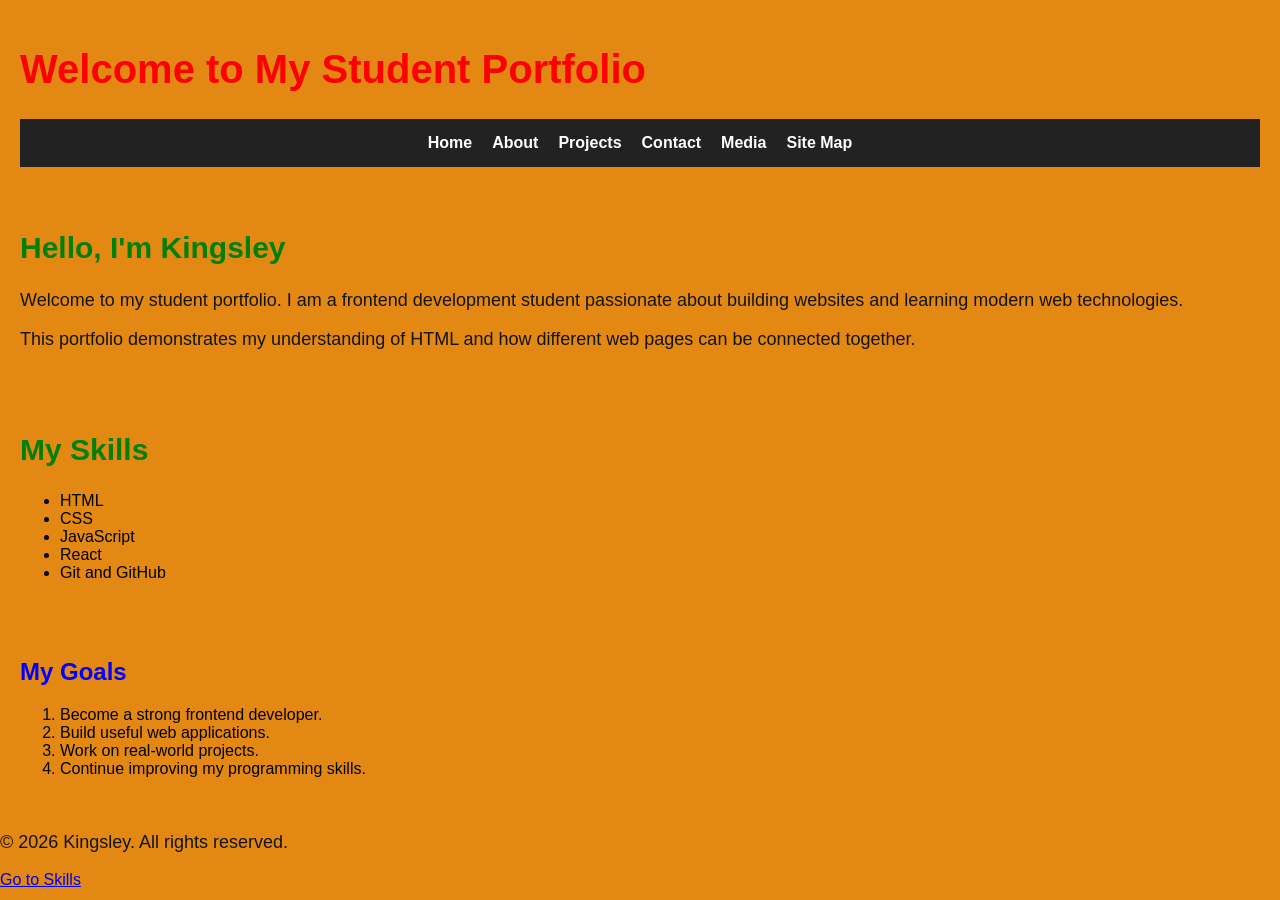
==== index.html @ e104c011 "Create student portfolio website" ====
<!DOCTYPE html>
<html lang="en">

<head>
    <meta charset="UTF-8">
    <meta name="viewport" content="width=device-width, initial-scale=1.0">
    <title>My Student Portfolio</title>
    <link rel="stylesheet" href="style.css">
</head>

<body >

    <header id="skills">
        <h1>Welcome to My Student Portfolio</h1>

        <nav class="navigate">
            <a href="index.html">Home</a>
            <a href="about.html">About</a>
            <a href="projects.html">Projects</a>
            <a href="contact.html">Contact</a>
            <a href="media.html">Media</a>
            <a href="sitemap.html">Site Map</a>
        </nav>
    </header>

    <main>

        <section>
            <h2 class="me">Hello, I'm Kingsley</h2>
            
            <p>
                Welcome to my student portfolio. I am a frontend
                development student passionate about building websites
                and learning modern web technologies.
            </p>

            <p>
                This portfolio demonstrates my understanding of
                HTML and how different web pages can be connected
                together.
            </p>
        </section>

        <section>
            
            <h2 class="skills-title">My Skills</h2>

            <ul>
                <li>HTML</li>
                <li>CSS</li>
                <li>JavaScript</li>
                <li>React</li>
                <li>Git and GitHub</li>
            </ul>
        </section>

        <section>
            <h2>My Goals</h2>

            <ol>
                <li>Become a strong frontend developer.</li>
                <li>Build useful web applications.</li>
                <li>Work on real-world projects.</li>
                <li>Continue improving my programming skills.</li>
            </ol>
        </section>
       
        
      
    </main>

    <footer>
        <p>&copy; 2026 Kingsley. All rights reserved.</p>
    </footer>
    <a href="#skills">Go to Skills</a>
</body>

</html>
---- style.css ----
/* =========================
   GLOBAL STYLES
========================= */

body {
  font-family: Arial, Helvetica, sans-serif;
  background-color: rgb(227, 137, 19);
  margin: 0;
}


/* =========================
 NAVIGATION
========================= */

.navigate {
  background-color: #222;
  display: flex;
  gap: 20px;
  padding: 15px 20px;
  justify-content: center;
}

.navigate a {
  color: white;
  text-decoration: none;
  font-size: 16px;
  font-weight: 600;
}

.navigate a:hover {
  color: #38bdf8;
}


/* =========================
 HEADINGS
========================= */

h1 {
  color: red;
  font-size: 40px;
  font-weight: bold;
}

h2 {
  color: blue;
}


/* =========================
 PARAGRAPHS
========================= */

p {
  color: rgb(20, 19, 19);
  font-size: 18px;
}


/* =========================
 CUSTOM CLASSES
========================= */

.me {
  color: green;
  font-size: 30px;
}

.skills-title {
  color: green;
  font-size: 30px;
}


/* =========================
 SKILLS SECTION
========================= */

#skills {
  background-image: url("https://www.shutterstock.com/image-photo/view-modern-city-location-pointers-600w-1981318931.jpg");
  padding: 20px;
}

section {
  padding: 20px;
}
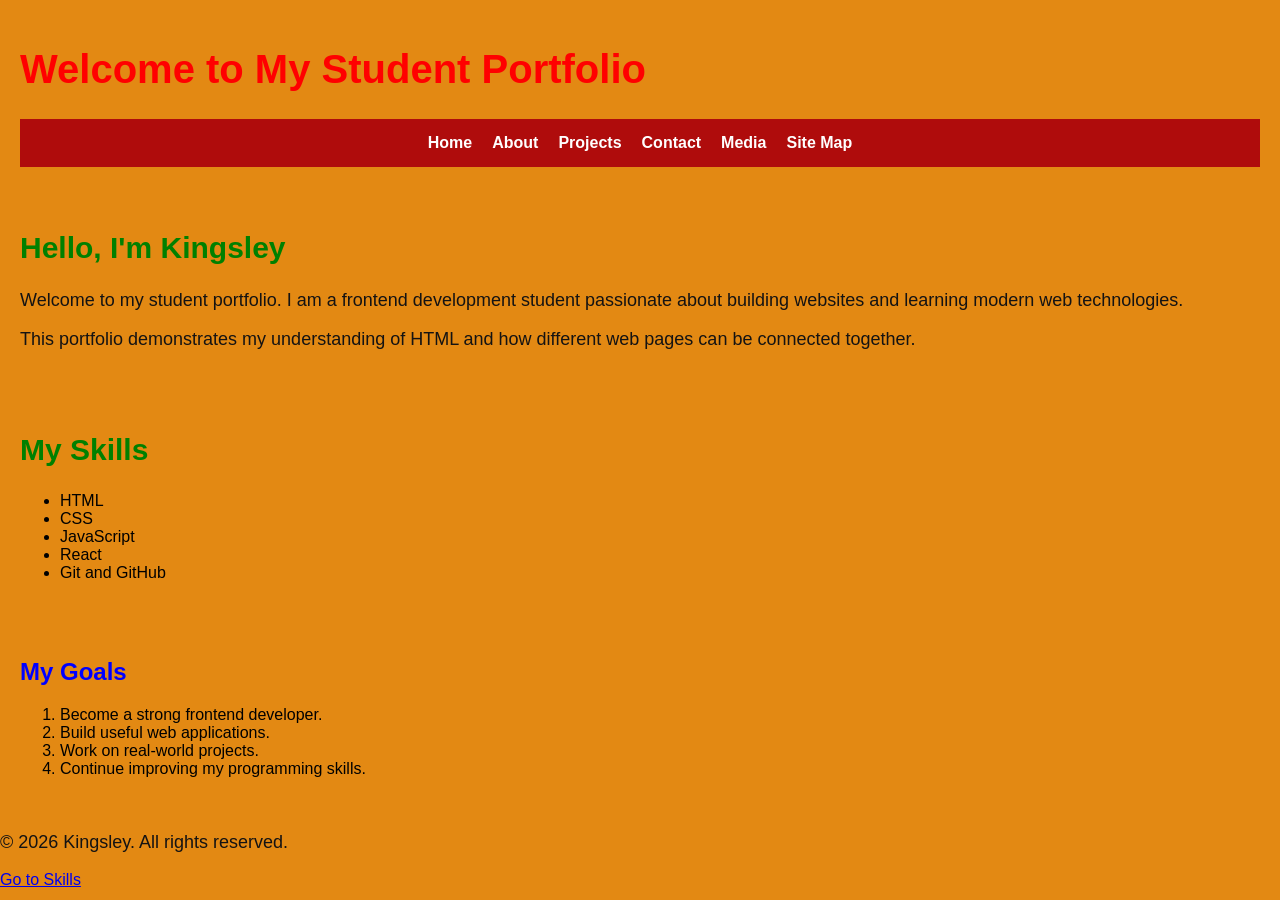
==== commit ef030986: "update pics" ====
--- a/index.html
+++ b/index.html
@@ -20,6 +20,7 @@
             <a href="contact.html">Contact</a>
             <a href="media.html">Media</a>
             <a href="sitemap.html">Site Map</a>
+            
         </nav>
     </header>
 
--- a/style.css
+++ b/style.css
@@ -14,7 +14,7 @@
 ========================= */
 
 .navigate {
-  background-color: #222;
+  background-color: rgb(175, 12, 12);
   display: flex;
   gap: 20px;
   padding: 15px 20px;
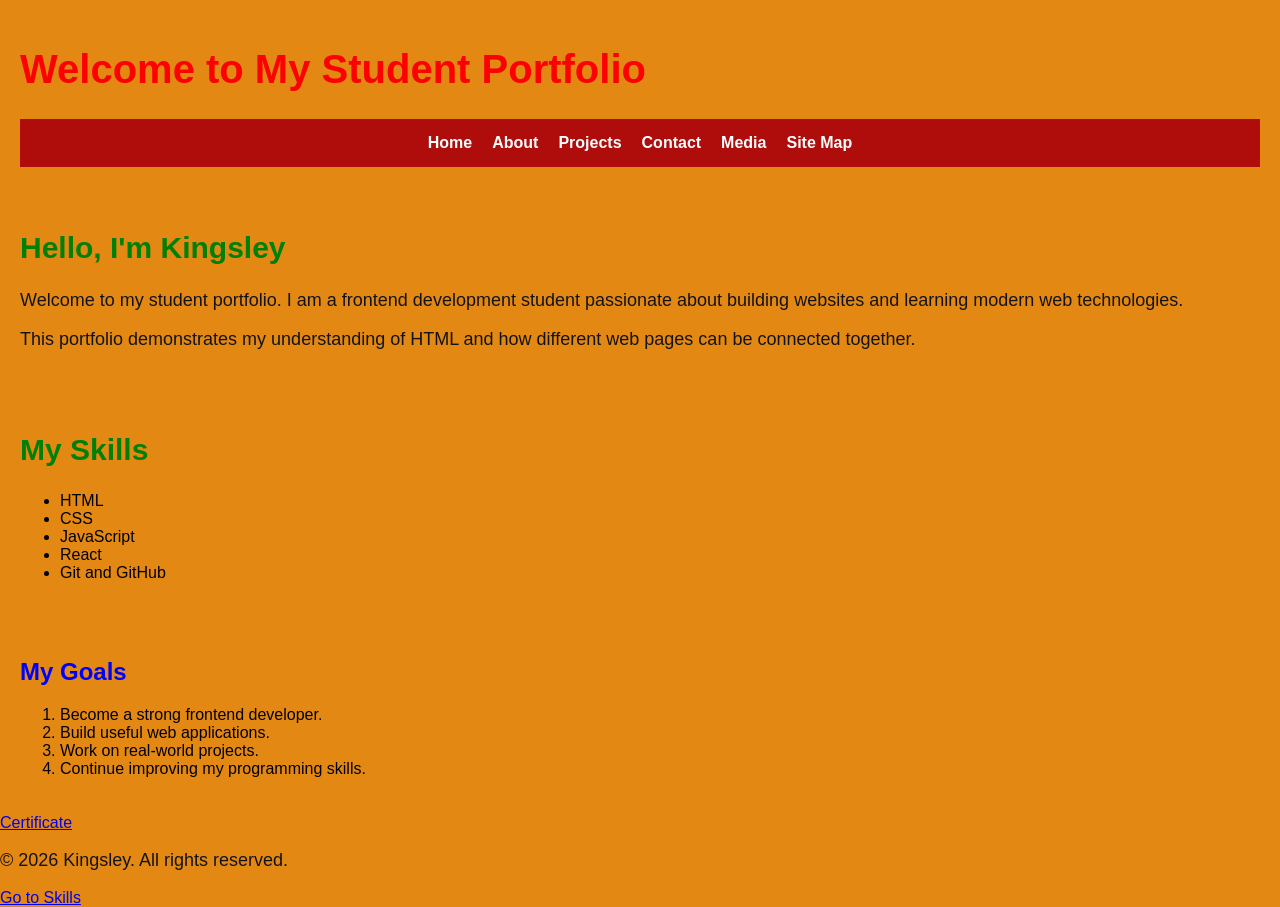
==== commit 25393350: "cert" ====
--- a/index.html
+++ b/index.html
@@ -66,7 +66,7 @@
             </ol>
         </section>
        
-        
+        <a href="./images/Certificate/">Certificate</a>
       
     </main>
 
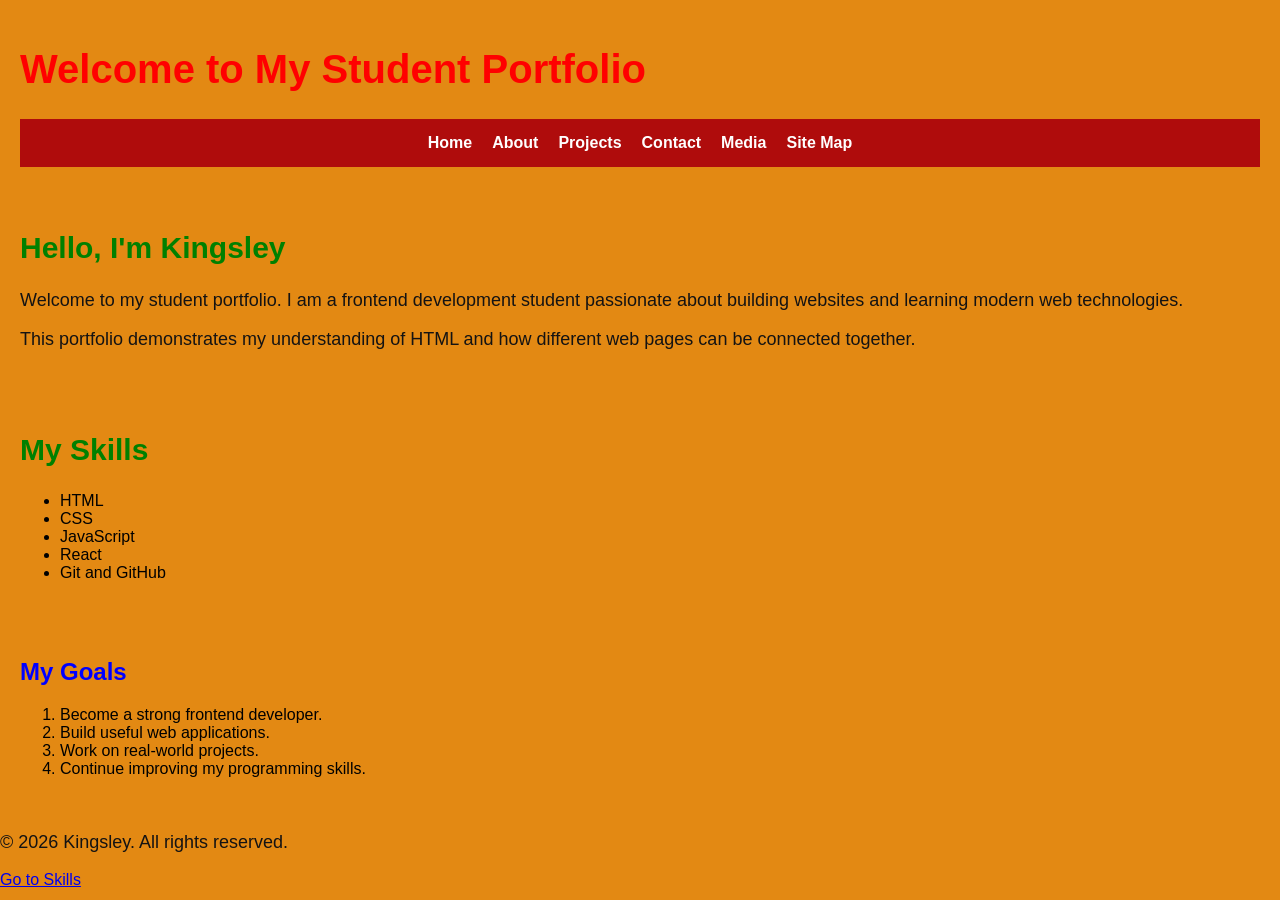
==== commit a4d51d02: "update" ====
--- a/index.html
+++ b/index.html
@@ -66,7 +66,7 @@
             </ol>
         </section>
        
-        <a href="./images/Certificate/">Certificate</a>
+        <!-- <a href="./images/Certificate/">Certificate</a> -->
       
     </main>
 
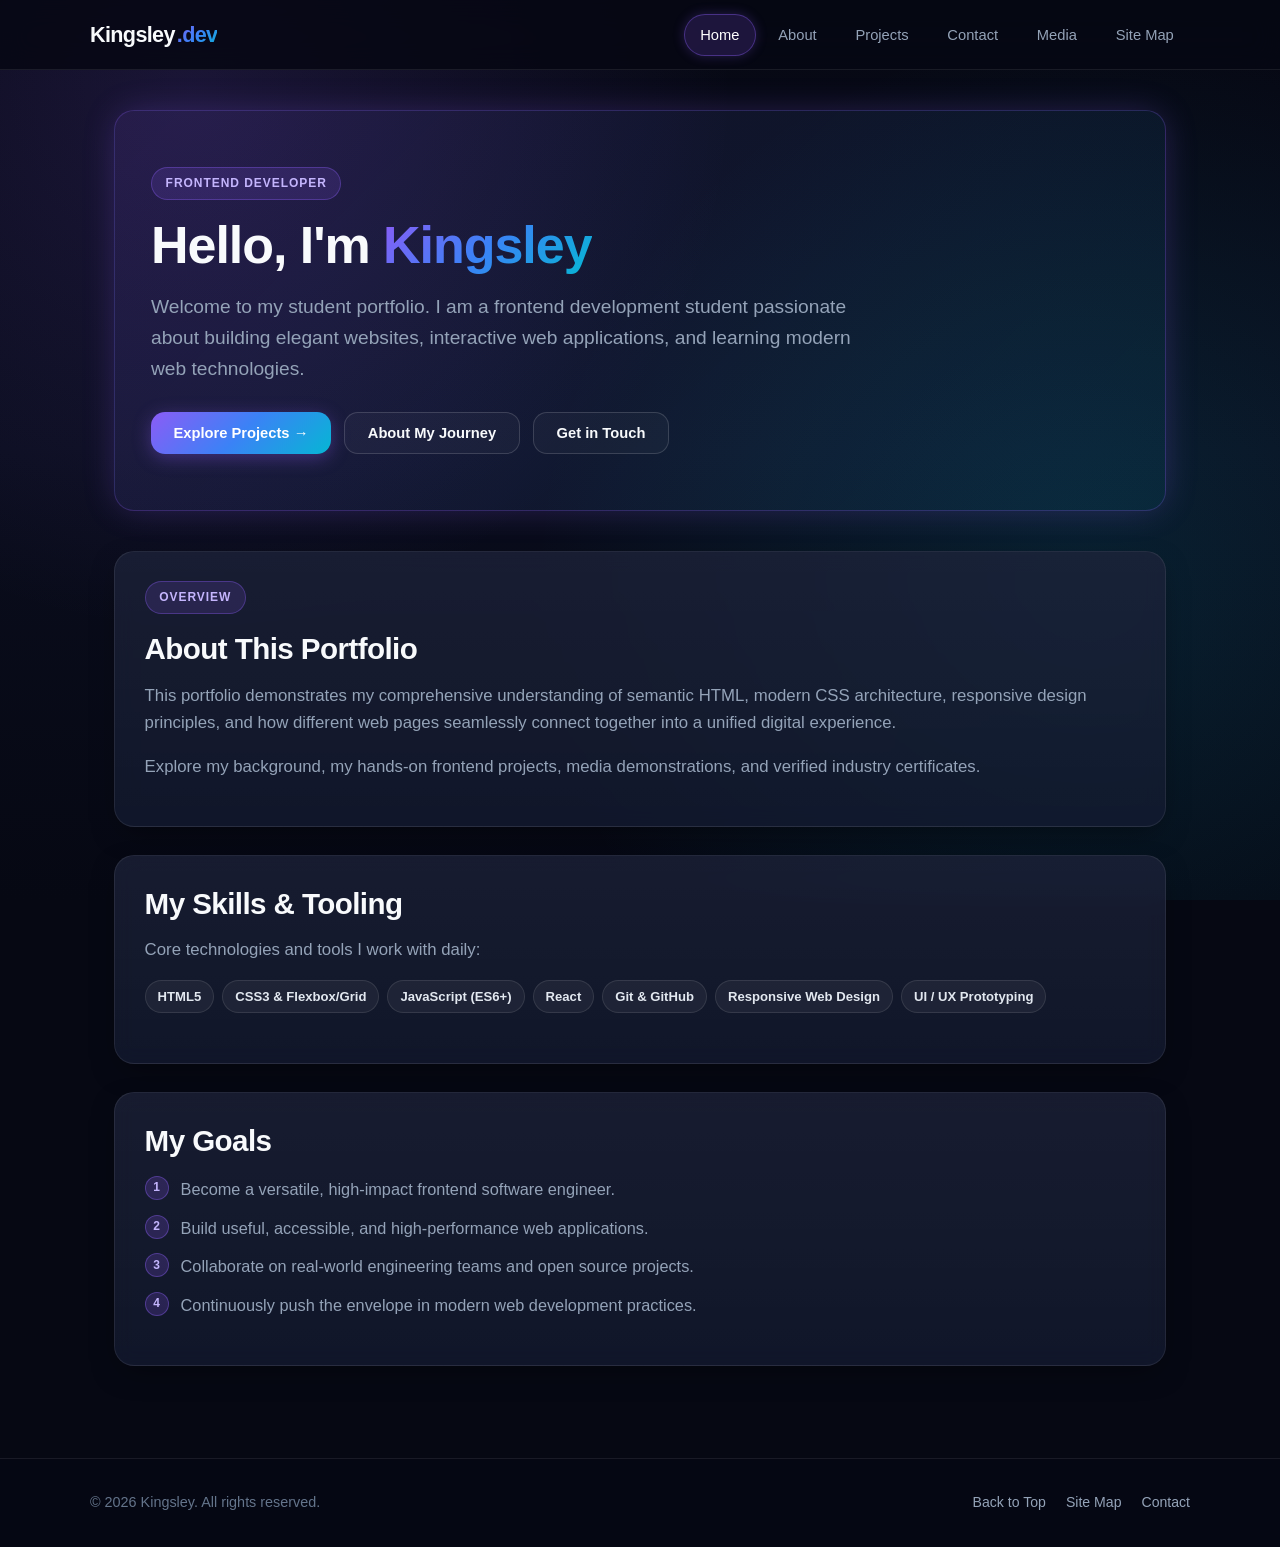
==== commit 6c617c21: "Advance portfolio site to modern design system - Replaced outdated styles in style.css with a unifie" ====
--- a/index.html
+++ b/index.html
@@ -4,76 +4,93 @@
 <head>
     <meta charset="UTF-8">
     <meta name="viewport" content="width=device-width, initial-scale=1.0">
-    <title>My Student Portfolio</title>
+    <title>Kingsley | Frontend Developer Portfolio</title>
     <link rel="stylesheet" href="style.css">
 </head>
 
-<body >
+<body>
 
     <header id="skills">
-        <h1>Welcome to My Student Portfolio</h1>
-
-        <nav class="navigate">
-            <a href="index.html">Home</a>
-            <a href="about.html">About</a>
-            <a href="projects.html">Projects</a>
-            <a href="contact.html">Contact</a>
-            <a href="media.html">Media</a>
-            <a href="sitemap.html">Site Map</a>
-            
-        </nav>
+        <div class="header-container">
+            <a href="index.html" class="brand">Kingsley<span>.dev</span></a>
+            <nav class="navigate">
+                <a href="index.html" class="active">Home</a>
+                <a href="about.html">About</a>
+                <a href="projects.html">Projects</a>
+                <a href="contact.html">Contact</a>
+                <a href="media.html">Media</a>
+                <a href="sitemap.html">Site Map</a>
+            </nav>
+        </div>
     </header>
 
-    <main>
+    <main class="page-container">
 
-        <section>
-            <h2 class="me">Hello, I'm Kingsley</h2>
-            
+        <section class="hero">
+            <div class="hero-content">
+                <span class="badge">Frontend Developer</span>
+                <h1 class="hero-title">
+                    Hello, I'm <span class="hero-gradient-text">Kingsley</span>
+                </h1>
+                <p class="hero-subtitle">
+                    Welcome to my student portfolio. I am a frontend development student passionate about building elegant websites, interactive web applications, and learning modern web technologies.
+                </p>
+                <div class="btn-group">
+                    <a href="projects.html" class="btn btn-primary">Explore Projects &rarr;</a>
+                    <a href="about.html" class="btn btn-outline">About My Journey</a>
+                    <a href="contact.html" class="btn btn-outline">Get in Touch</a>
+                </div>
+            </div>
+        </section>
+
+        <section class="card">
+            <span class="badge">Overview</span>
+            <h2 class="me">About This Portfolio</h2>
             <p>
-                Welcome to my student portfolio. I am a frontend
-                development student passionate about building websites
-                and learning modern web technologies.
+                This portfolio demonstrates my comprehensive understanding of semantic HTML, modern CSS architecture, responsive design principles, and how different web pages seamlessly connect together into a unified digital experience.
             </p>
-
             <p>
-                This portfolio demonstrates my understanding of
-                HTML and how different web pages can be connected
-                together.
+                Explore my background, my hands-on frontend projects, media demonstrations, and verified industry certificates.
             </p>
         </section>
 
-        <section>
-            
-            <h2 class="skills-title">My Skills</h2>
-
-            <ul>
-                <li>HTML</li>
-                <li>CSS</li>
-                <li>JavaScript</li>
-                <li>React</li>
-                <li>Git and GitHub</li>
-            </ul>
+        <section class="card">
+            <h2 class="skills-title">My Skills & Tooling</h2>
+            <p>Core technologies and tools I work with daily:</p>
+            <div class="tech-tags">
+                <span class="skill-pill">HTML5</span>
+                <span class="skill-pill">CSS3 & Flexbox/Grid</span>
+                <span class="skill-pill">JavaScript (ES6+)</span>
+                <span class="skill-pill">React</span>
+                <span class="skill-pill">Git & GitHub</span>
+                <span class="skill-pill">Responsive Web Design</span>
+                <span class="skill-pill">UI / UX Prototyping</span>
+            </div>
         </section>
 
-        <section>
+        <section class="card">
             <h2>My Goals</h2>
-
-            <ol>
-                <li>Become a strong frontend developer.</li>
-                <li>Build useful web applications.</li>
-                <li>Work on real-world projects.</li>
-                <li>Continue improving my programming skills.</li>
+            <ol class="styled-ordered-list">
+                <li>Become a versatile, high-impact frontend software engineer.</li>
+                <li>Build useful, accessible, and high-performance web applications.</li>
+                <li>Collaborate on real-world engineering teams and open source projects.</li>
+                <li>Continuously push the envelope in modern web development practices.</li>
             </ol>
         </section>
-       
-        <!-- <a href="./images/Certificate/">Certificate</a> -->
-      
+
     </main>
 
     <footer>
-        <p>&copy; 2026 Kingsley. All rights reserved.</p>
+        <div class="footer-container">
+            <p>&copy; 2026 Kingsley. All rights reserved.</p>
+            <div class="footer-links">
+                <a href="#skills">Back to Top</a>
+                <a href="sitemap.html">Site Map</a>
+                <a href="contact.html">Contact</a>
+            </div>
+        </div>
     </footer>
-    <a href="#skills">Go to Skills</a>
+
 </body>
 
-</html>+</html>
--- a/style.css
+++ b/style.css
@@ -1,87 +1,693 @@
-/* =========================
-   GLOBAL STYLES
-========================= */
+/* ==========================================================================
+   Modern Portfolio Design System
+   Aesthetic: Dark Futuristic / Sleek Glassmorphism
+   Author: Kingsley Ebuka Dunu
+   ========================================================================== */
+
+:root {
+    --bg-main: #060813;
+    --bg-secondary: #0c1022;
+    --card-bg: rgba(17, 24, 48, 0.72);
+    --card-hover: rgba(24, 34, 68, 0.85);
+    --border-color: rgba(255, 255, 255, 0.08);
+    --border-hover: rgba(139, 92, 246, 0.45);
+
+    --text-primary: #f8fafc;
+    --text-secondary: #94a3b8;
+    --text-muted: #64748b;
+
+    --accent-primary: #8b5cf6;
+    --accent-glow: rgba(139, 92, 246, 0.25);
+    --accent-hover: #7c3aed;
+    --accent-cyan: #06b6d4;
+    --accent-gradient: linear-gradient(135deg, #8b5cf6 0%, #3b82f6 50%, #06b6d4 100%);
+    --card-gradient: linear-gradient(180deg, rgba(255, 255, 255, 0.04) 0%, rgba(255, 255, 255, 0.01) 100%);
+
+    --radius-sm: 8px;
+    --radius-md: 14px;
+    --radius-lg: 20px;
+    --radius-full: 9999px;
+
+    --font-sans: -apple-system, BlinkMacSystemFont, "Segoe UI", Roboto, Oxygen, Ubuntu, Cantarell, "Fira Sans", "Droid Sans", "Helvetica Neue", sans-serif;
+    --shadow-soft: 0 10px 30px -10px rgba(0, 0, 0, 0.5);
+    --shadow-glow: 0 0 35px -5px rgba(139, 92, 246, 0.3);
+    --transition: all 0.25s cubic-bezier(0.4, 0, 0.2, 1);
+}
+
+/* Base Reset & Styling */
+*, *::before, *::after {
+    box-sizing: border-box;
+    margin: 0;
+    padding: 0;
+}
+
+html {
+    scroll-behavior: smooth;
+}
 
 body {
-  font-family: Arial, Helvetica, sans-serif;
-  background-color: rgb(227, 137, 19);
-  margin: 0;
-}
-
-
-/* =========================
- NAVIGATION
-========================= */
-
-.navigate {
-  background-color: rgb(175, 12, 12);
-  display: flex;
-  gap: 20px;
-  padding: 15px 20px;
-  justify-content: center;
-}
-
-.navigate a {
-  color: white;
-  text-decoration: none;
-  font-size: 16px;
-  font-weight: 600;
-}
-
-.navigate a:hover {
-  color: #38bdf8;
-}
-
-
-/* =========================
- HEADINGS
-========================= */
+    background-color: var(--bg-main);
+    background-image:
+        radial-gradient(circle at 15% 10%, rgba(139, 92, 246, 0.15) 0%, transparent 40%),
+        radial-gradient(circle at 85% 65%, rgba(6, 182, 212, 0.12) 0%, transparent 45%),
+        linear-gradient(to bottom, #060813, #0a0d1d 50%, #060813 100%);
+    background-attachment: fixed;
+    color: var(--text-primary);
+    font-family: var(--font-sans);
+    line-height: 1.65;
+    min-height: 100vh;
+    display: flex;
+    flex-direction: column;
+    -webkit-font-smoothing: antialiased;
+}
+
+/* Typography */
+h1, h2, h3, h4, h5, h6 {
+    color: var(--text-primary);
+    font-weight: 700;
+    letter-spacing: -0.02em;
+    line-height: 1.25;
+}
 
 h1 {
-  color: red;
-  font-size: 40px;
-  font-weight: bold;
+    font-size: clamp(2rem, 4vw, 2.75rem);
+    margin-bottom: 0.5rem;
 }
 
 h2 {
-  color: blue;
-}
-
-
-/* =========================
- PARAGRAPHS
-========================= */
+    font-size: clamp(1.4rem, 2.5vw, 1.85rem);
+    margin-bottom: 0.85rem;
+    position: relative;
+}
+
+h3 {
+    font-size: 1.25rem;
+    margin-bottom: 0.5rem;
+}
 
 p {
-  color: rgb(20, 19, 19);
-  font-size: 18px;
-}
-
-
-/* =========================
- CUSTOM CLASSES
-========================= */
-
-.me {
-  color: green;
-  font-size: 30px;
-}
-
-.skills-title {
-  color: green;
-  font-size: 30px;
-}
-
-
-/* =========================
- SKILLS SECTION
-========================= */
-
-#skills {
-  background-image: url("https://www.shutterstock.com/image-photo/view-modern-city-location-pointers-600w-1981318931.jpg");
-  padding: 20px;
-}
-
-section {
-  padding: 20px;
-}+    color: var(--text-secondary);
+    margin-bottom: 1rem;
+    font-size: 1.05rem;
+}
+
+a {
+    color: var(--accent-cyan);
+    text-decoration: none;
+    transition: var(--transition);
+}
+
+a:hover {
+    color: #67e8f9;
+}
+
+/* Header & Navigation Bar */
+header {
+    position: sticky;
+    top: 0;
+    z-index: 100;
+    background: rgba(6, 8, 19, 0.85);
+    backdrop-filter: blur(14px);
+    -webkit-backdrop-filter: blur(14px);
+    border-bottom: 1px solid var(--border-color);
+    padding: 0.85rem 1.5rem;
+}
+
+.header-container {
+    max-width: 1100px;
+    margin: 0 auto;
+    display: flex;
+    align-items: center;
+    justify-content: space-between;
+    flex-wrap: wrap;
+    gap: 1rem;
+}
+
+.brand {
+    font-size: 1.35rem;
+    font-weight: 800;
+    letter-spacing: -0.03em;
+    color: var(--text-primary);
+    display: inline-flex;
+    align-items: center;
+}
+
+.brand span {
+    background: var(--accent-gradient);
+    -webkit-background-clip: text;
+    -webkit-text-fill-color: transparent;
+    margin-left: 2px;
+}
+
+nav {
+    display: flex;
+    align-items: center;
+    gap: 0.4rem;
+    flex-wrap: wrap;
+}
+
+nav a {
+    color: var(--text-secondary);
+    padding: 0.5rem 0.95rem;
+    border-radius: var(--radius-full);
+    font-size: 0.92rem;
+    font-weight: 500;
+    border: 1px solid transparent;
+    transition: var(--transition);
+}
+
+nav a:hover {
+    color: var(--text-primary);
+    background: rgba(255, 255, 255, 0.05);
+    border-color: var(--border-color);
+}
+
+nav a.active {
+    color: #ffffff;
+    background: rgba(139, 92, 246, 0.18);
+    border-color: rgba(139, 92, 246, 0.4);
+    box-shadow: 0 0 12px rgba(139, 92, 246, 0.25);
+}
+
+/* Page Layout */
+.page-container {
+    max-width: 1100px;
+    width: 100%;
+    margin: 0 auto;
+    padding: 2.5rem 1.5rem 4rem;
+    flex: 1;
+}
+
+.page-header {
+    margin-bottom: 2.5rem;
+    text-align: left;
+}
+
+.page-header .subtitle {
+    font-size: 1.15rem;
+    max-width: 680px;
+}
+
+/* Cards & Containers */
+.card {
+    background: var(--card-bg);
+    background-image: var(--card-gradient);
+    border: 1px solid var(--border-color);
+    border-radius: var(--radius-lg);
+    padding: 1.85rem;
+    margin-bottom: 1.75rem;
+    box-shadow: var(--shadow-soft);
+    backdrop-filter: blur(10px);
+    -webkit-backdrop-filter: blur(10px);
+    transition: var(--transition);
+}
+
+.card:hover {
+    border-color: var(--border-hover);
+    box-shadow: var(--shadow-glow);
+}
+
+.section-title {
+    margin: 2.5rem 0 1.25rem;
+    display: flex;
+    align-items: center;
+    gap: 0.75rem;
+}
+
+.section-title::after {
+    content: "";
+    flex: 1;
+    height: 1px;
+    background: linear-gradient(90deg, var(--border-color), transparent);
+}
+
+/* Badges & Tags */
+.badge {
+    display: inline-block;
+    padding: 0.35rem 0.85rem;
+    font-size: 0.75rem;
+    font-weight: 700;
+    text-transform: uppercase;
+    letter-spacing: 0.08em;
+    color: #c4b5fd;
+    background: rgba(139, 92, 246, 0.15);
+    border: 1px solid rgba(139, 92, 246, 0.35);
+    border-radius: var(--radius-full);
+    margin-bottom: 1rem;
+}
+
+.tech-tags {
+    display: flex;
+    flex-wrap: wrap;
+    gap: 0.5rem;
+    margin: 1rem 0 1.25rem;
+}
+
+.tech-tags span, .skill-pill {
+    display: inline-flex;
+    align-items: center;
+    padding: 0.3rem 0.75rem;
+    font-size: 0.82rem;
+    font-weight: 600;
+    color: #e2e8f0;
+    background: rgba(255, 255, 255, 0.05);
+    border: 1px solid rgba(255, 255, 255, 0.1);
+    border-radius: var(--radius-full);
+    transition: var(--transition);
+}
+
+.tech-tags span:hover, .skill-pill:hover {
+    border-color: var(--accent-primary);
+    background: rgba(139, 92, 246, 0.15);
+    color: #ffffff;
+    transform: translateY(-2px);
+}
+
+/* Buttons */
+.btn {
+    display: inline-flex;
+    align-items: center;
+    justify-content: center;
+    gap: 0.5rem;
+    padding: 0.7rem 1.4rem;
+    font-size: 0.92rem;
+    font-weight: 600;
+    border-radius: var(--radius-md);
+    cursor: pointer;
+    transition: var(--transition);
+    border: none;
+    text-decoration: none;
+    line-height: 1.2;
+}
+
+.btn-primary {
+    background: var(--accent-gradient);
+    color: #ffffff;
+    box-shadow: 0 4px 18px rgba(139, 92, 246, 0.35);
+}
+
+.btn-primary:hover {
+    transform: translateY(-2px);
+    box-shadow: 0 8px 25px rgba(139, 92, 246, 0.5);
+    color: #ffffff;
+}
+
+.btn-outline {
+    background: rgba(255, 255, 255, 0.03);
+    border: 1px solid rgba(255, 255, 255, 0.15);
+    color: var(--text-primary);
+}
+
+.btn-outline:hover {
+    background: rgba(139, 92, 246, 0.12);
+    border-color: var(--accent-primary);
+    color: #ffffff;
+    transform: translateY(-2px);
+}
+
+.btn-group {
+    display: flex;
+    flex-wrap: wrap;
+    gap: 0.85rem;
+    margin-top: 1.5rem;
+}
+
+/* Grids */
+.grid-2-col {
+    display: grid;
+    grid-template-columns: repeat(auto-fit, minmax(300px, 1fr));
+    gap: 1.5rem;
+}
+
+.project-grid, .cert-grid {
+    display: grid;
+    grid-template-columns: repeat(auto-fill, minmax(310px, 1fr));
+    gap: 1.5rem;
+    margin-bottom: 2rem;
+}
+
+/* Hero Section */
+.hero {
+    position: relative;
+    padding: 3.5rem 2.25rem;
+    border-radius: var(--radius-lg);
+    background: linear-gradient(135deg, rgba(139, 92, 246, 0.12) 0%, rgba(6, 182, 212, 0.08) 100%);
+    border: 1px solid rgba(139, 92, 246, 0.25);
+    box-shadow: var(--shadow-glow);
+    margin-bottom: 2.5rem;
+    overflow: hidden;
+}
+
+.hero-content {
+    max-width: 720px;
+    position: relative;
+    z-index: 2;
+}
+
+.hero-title {
+    font-size: clamp(2.25rem, 5vw, 3.25rem);
+    font-weight: 800;
+    line-height: 1.15;
+    margin-bottom: 1rem;
+}
+
+.hero-gradient-text {
+    background: var(--accent-gradient);
+    -webkit-background-clip: text;
+    -webkit-text-fill-color: transparent;
+}
+
+.hero-subtitle {
+    font-size: 1.2rem;
+    color: var(--text-secondary);
+    line-height: 1.6;
+    margin-bottom: 1.75rem;
+}
+
+/* Profile Section on About */
+.profile-layout {
+    display: flex;
+    align-items: center;
+    gap: 2rem;
+}
+
+.profile-image-wrapper {
+    flex-shrink: 0;
+    position: relative;
+}
+
+.profile-img {
+    width: 170px;
+    height: 170px;
+    object-fit: cover;
+    border-radius: 50%;
+    border: 3px solid rgba(139, 92, 246, 0.6);
+    box-shadow: 0 0 25px rgba(139, 92, 246, 0.35);
+}
+
+.profile-bio {
+    flex: 1;
+}
+
+/* Lists */
+.styled-list, ol.styled-ordered-list {
+    list-style: none;
+    padding: 0;
+    margin: 1rem 0;
+    display: flex;
+    flex-direction: column;
+    gap: 0.75rem;
+}
+
+.styled-list li {
+    position: relative;
+    padding-left: 1.75rem;
+    color: var(--text-secondary);
+    font-size: 1.02rem;
+}
+
+.styled-list li::before {
+    content: "✓";
+    position: absolute;
+    left: 0;
+    color: var(--accent-cyan);
+    font-weight: 700;
+}
+
+ol.styled-ordered-list {
+    counter-reset: custom-counter;
+}
+
+ol.styled-ordered-list li {
+    counter-increment: custom-counter;
+    position: relative;
+    padding-left: 2.25rem;
+    color: var(--text-secondary);
+    font-size: 1.02rem;
+}
+
+ol.styled-ordered-list li::before {
+    content: counter(custom-counter);
+    position: absolute;
+    left: 0;
+    top: 0;
+    width: 1.5rem;
+    height: 1.5rem;
+    background: rgba(139, 92, 246, 0.2);
+    border: 1px solid rgba(139, 92, 246, 0.4);
+    border-radius: 50%;
+    display: inline-flex;
+    align-items: center;
+    justify-content: center;
+    font-size: 0.75rem;
+    font-weight: 700;
+    color: #c4b5fd;
+}
+
+/* Quote Card */
+.quote-card blockquote {
+    font-size: 1.35rem;
+    font-style: italic;
+    color: var(--text-primary);
+    border-left: 3px solid var(--accent-primary);
+    padding: 0.75rem 1.25rem;
+    margin: 1rem 0;
+    background: rgba(139, 92, 246, 0.08);
+    border-radius: 0 var(--radius-sm) var(--radius-sm) 0;
+}
+
+/* Projects & Cert Cards */
+.project-card, .cert-card {
+    display: flex;
+    flex-direction: column;
+    justify-content: space-between;
+    height: 100%;
+    margin-bottom: 0;
+}
+
+.project-tag, .cert-badge {
+    font-size: 0.72rem;
+    font-weight: 700;
+    text-transform: uppercase;
+    letter-spacing: 0.08em;
+    color: var(--accent-cyan);
+    margin-bottom: 0.65rem;
+}
+
+.project-actions {
+    margin-top: auto;
+    padding-top: 1.25rem;
+}
+
+/* Contact Form */
+.contact-form {
+    display: flex;
+    flex-direction: column;
+    gap: 1.25rem;
+}
+
+.form-group {
+    display: flex;
+    flex-direction: column;
+    gap: 0.4rem;
+}
+
+label {
+    font-size: 0.92rem;
+    font-weight: 600;
+    color: var(--text-primary);
+}
+
+input[type="email"],
+input[type="tel"],
+input[type="text"],
+textarea {
+    width: 100%;
+    padding: 0.85rem 1.1rem;
+    background: rgba(12, 16, 34, 0.85);
+    border: 1px solid var(--border-color);
+    border-radius: var(--radius-md);
+    color: var(--text-primary);
+    font-family: inherit;
+    font-size: 0.98rem;
+    transition: var(--transition);
+}
+
+input:focus, textarea:focus {
+    outline: none;
+    border-color: var(--accent-primary);
+    box-shadow: 0 0 15px rgba(139, 92, 246, 0.3);
+    background: rgba(18, 24, 48, 0.95);
+}
+
+fieldset {
+    border: 1px solid var(--border-color);
+    border-radius: var(--radius-md);
+    padding: 1.25rem;
+    background: rgba(12, 16, 34, 0.45);
+}
+
+legend {
+    font-weight: 600;
+    font-size: 0.95rem;
+    color: var(--text-primary);
+    padding: 0 0.5rem;
+}
+
+.options-group {
+    display: grid;
+    grid-template-columns: repeat(auto-fit, minmax(180px, 1fr));
+    gap: 0.75rem;
+    margin-top: 0.5rem;
+}
+
+.option-item {
+    display: flex;
+    align-items: center;
+    gap: 0.5rem;
+    cursor: pointer;
+    font-size: 0.92rem;
+    color: var(--text-secondary);
+}
+
+.option-item input {
+    accent-color: var(--accent-primary);
+    cursor: pointer;
+    width: 16px;
+    height: 16px;
+}
+
+/* Media Page (Audio & Video) */
+.media-wrapper {
+    background: rgba(12, 16, 34, 0.8);
+    border: 1px solid var(--border-color);
+    border-radius: var(--radius-md);
+    padding: 1.5rem;
+    margin: 1.25rem 0;
+    display: flex;
+    flex-direction: column;
+    align-items: center;
+    justify-content: center;
+}
+
+audio {
+    width: 100%;
+    max-width: 550px;
+    outline: none;
+    border-radius: var(--radius-full);
+}
+
+video {
+    width: 100%;
+    max-width: 720px;
+    height: auto;
+    border-radius: var(--radius-md);
+    box-shadow: var(--shadow-soft);
+    background: #000000;
+}
+
+/* Site Map Table / List */
+.sitemap-grid {
+    display: grid;
+    grid-template-columns: repeat(auto-fit, minmax(280px, 1fr));
+    gap: 1.5rem;
+}
+
+.sitemap-list {
+    list-style: none;
+    padding: 0;
+}
+
+.sitemap-list li {
+    margin-bottom: 0.75rem;
+}
+
+.sitemap-list a {
+    display: flex;
+    align-items: center;
+    justify-content: space-between;
+    padding: 0.75rem 1rem;
+    background: rgba(255, 255, 255, 0.02);
+    border: 1px solid var(--border-color);
+    border-radius: var(--radius-sm);
+    color: var(--text-primary);
+    transition: var(--transition);
+}
+
+.sitemap-list a:hover {
+    background: rgba(139, 92, 246, 0.12);
+    border-color: var(--accent-primary);
+    transform: translateX(4px);
+    color: #ffffff;
+}
+
+/* Back Link */
+.nav-back {
+    margin: 2rem 0;
+}
+
+/* Footer */
+footer {
+    border-top: 1px solid var(--border-color);
+    background: rgba(6, 8, 19, 0.95);
+    padding: 2rem 1.5rem;
+    margin-top: auto;
+}
+
+.footer-container {
+    max-width: 1100px;
+    margin: 0 auto;
+    display: flex;
+    align-items: center;
+    justify-content: space-between;
+    flex-wrap: wrap;
+    gap: 1rem;
+}
+
+.footer-container p {
+    margin: 0;
+    font-size: 0.9rem;
+    color: var(--text-muted);
+}
+
+.footer-links {
+    display: flex;
+    gap: 1.25rem;
+}
+
+.footer-links a {
+    font-size: 0.88rem;
+    color: var(--text-secondary);
+}
+
+.footer-links a:hover {
+    color: var(--text-primary);
+}
+
+/* Responsive Media Queries */
+@media (max-width: 768px) {
+    .header-container {
+        flex-direction: column;
+        align-items: flex-start;
+    }
+
+    nav {
+        width: 100%;
+        overflow-x: auto;
+        padding-bottom: 0.25rem;
+    }
+
+    .profile-layout {
+        flex-direction: column;
+        text-align: center;
+    }
+
+    .hero {
+        padding: 2rem 1.5rem;
+    }
+
+    .footer-container {
+        flex-direction: column;
+        align-items: flex-start;
+    }
+}
